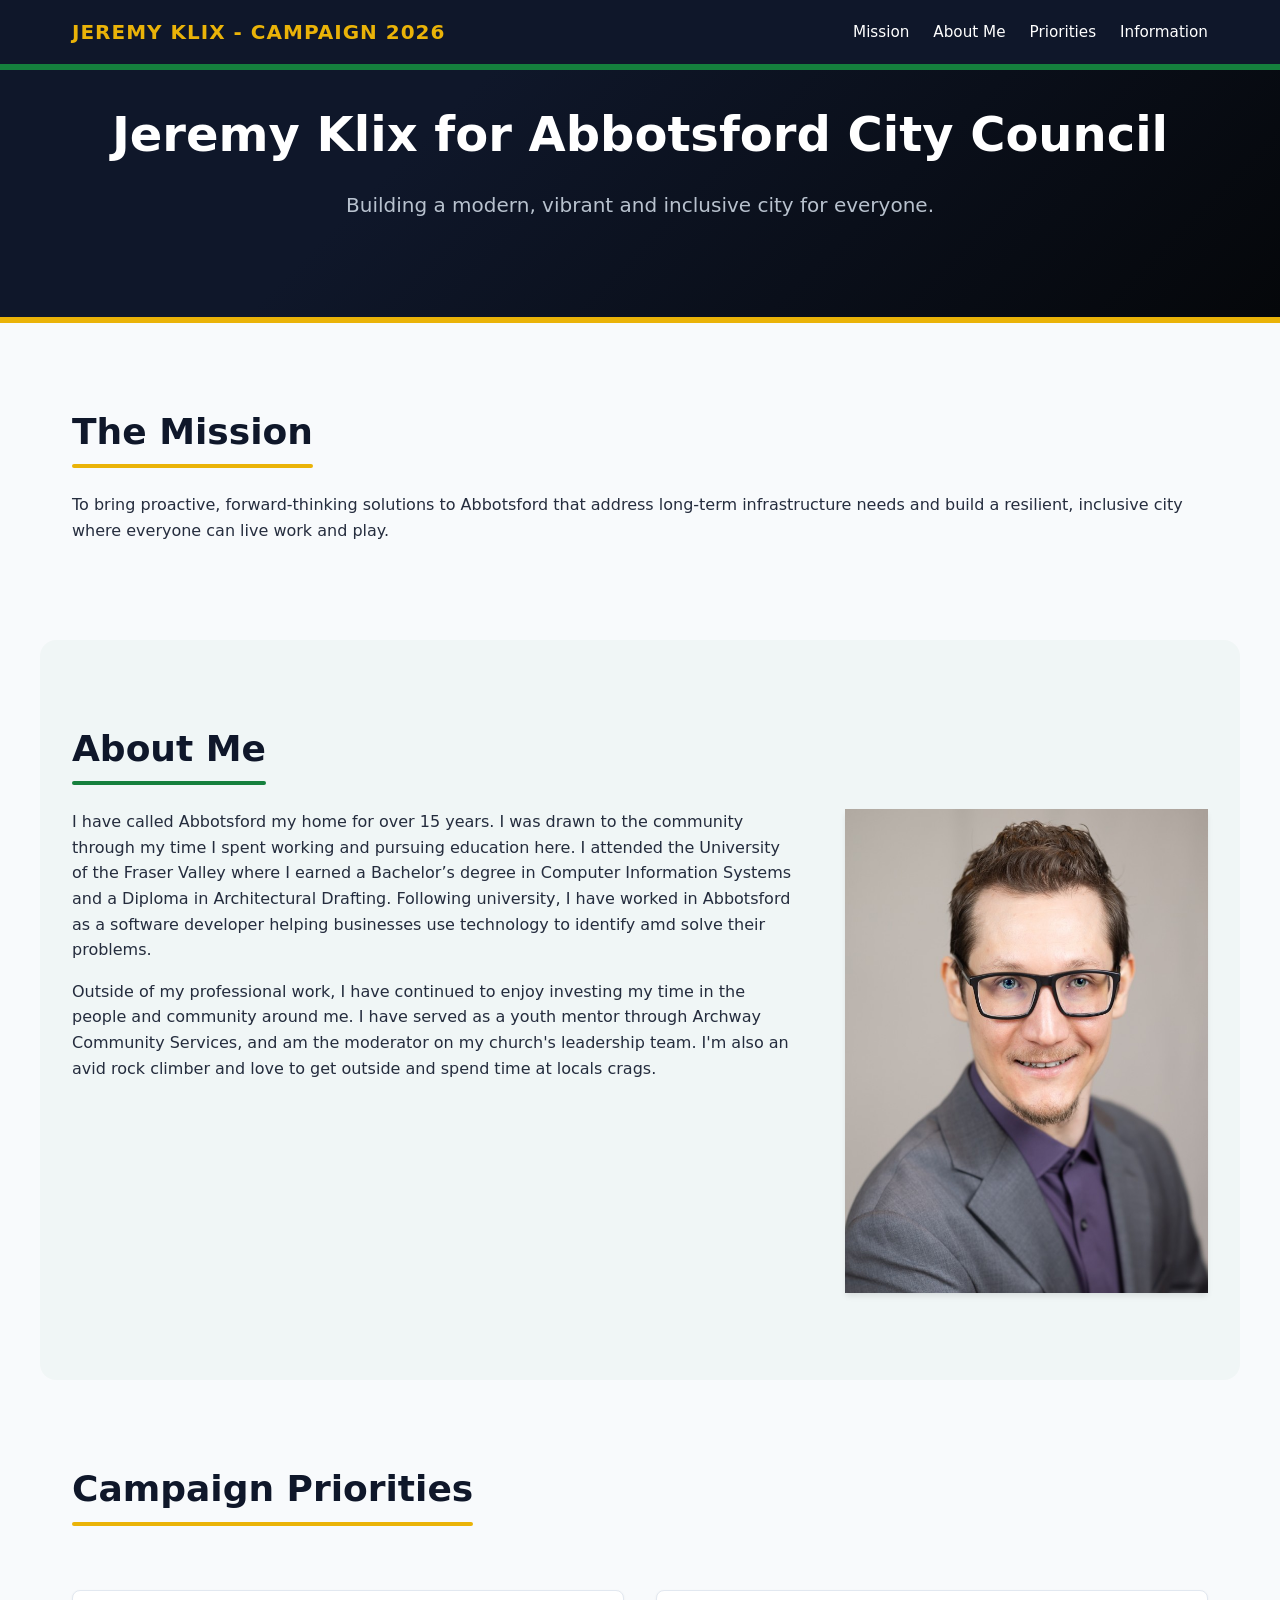
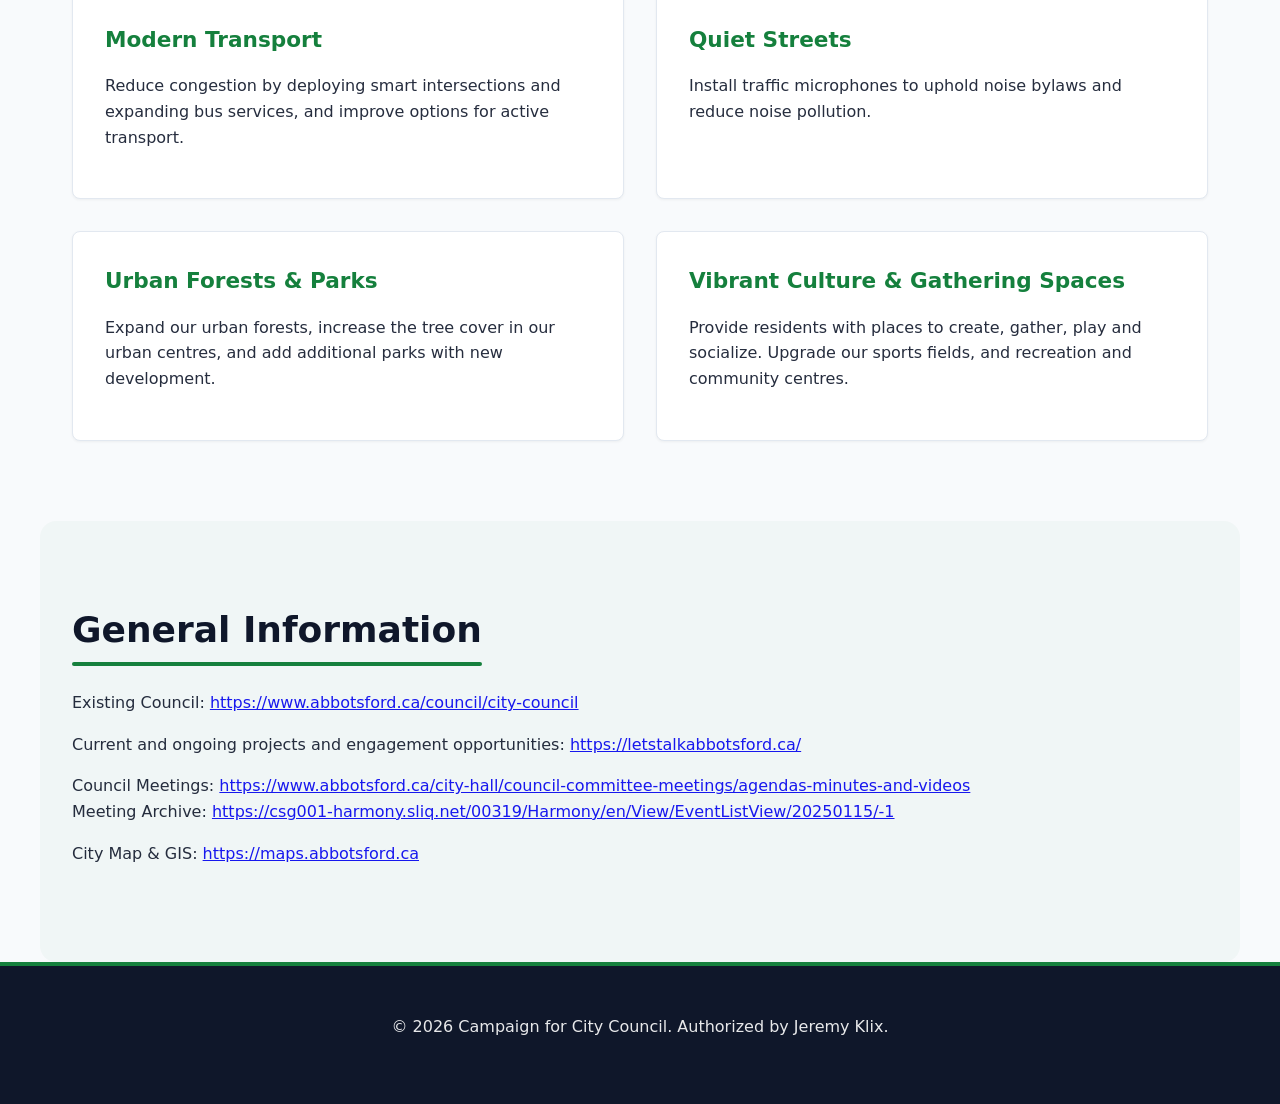
==== en/index.html @ e6356173 "Personal site and content Includes minimal configuration for supporting multiple languages." ====
<!DOCTYPE html>
<html lang="en">
<head>
    <meta charset="UTF-8">
    <meta name="viewport" content="width=device-width, initial-scale=1.0">
    <title>Campaign for City Council</title>

    <!-- Language alternates -->
    <link rel="alternate" hreflang="en" href="https://jeremyklix.ca" />
    <link rel="alternate" hreflang="x-default" href="https://jeremyklix.ca" />
    <link rel="canonical" href="https://jeremyklix.ca" />

    <link rel="stylesheet" href="../css/main.css">
</head>

<body>
    <header>
        <div class="nav">
            <div class="logo">Jeremy Klix - Campaign 2026</div>
            <nav>
                <ul>
                    <li><a href="#mission">Mission</a></li>
                    <li><a href="#about">About Me</a></li>
                    <li><a href="#priorities">Priorities</a></li>
                    <li><a href="#information">Information</a></li>
                </ul>
            </nav>
        </div>
    </header>

    <div class="banner">
        <h1>Jeremy Klix for Abbotsford City Council</h1>
        <p>Building a modern, vibrant and inclusive city for everyone.</p>
    </div>

    <section id="mission">
        <h2 style="--accent: var(--accent-gold);">The Mission</h2>
        <p>To bring proactive, forward-thinking solutions to Abbotsford that address long-term infrastructure needs and build a resilient, inclusive city where everyone can live work and play.</p>
    </section>

    <section id="about">
        <h2 style="--accent: var(--accent-green);">About Me</h2>
        <div style="display: flex; gap: 3rem; align-items: flex-start;">
            <div style="flex: 2;">
                <p>I have called Abbotsford my home for over 15 years. I was drawn to the community through my time I spent working and pursuing education here. I attended the University of the Fraser Valley where I earned a Bachelor’s degree in Computer Information Systems and a Diploma in Architectural Drafting. Following university, I have worked in Abbotsford as a software developer helping businesses use technology to identify amd solve their problems.
                </p>
                <p>Outside of my professional work, I have continued to enjoy investing my time in the people and community around me. I have served as a youth mentor through Archway Community Services, and am the moderator on my church's leadership team. I'm also an avid rock climber and love to get outside and spend time at locals crags.
                </p>
            </div>
            <div style="flex: 1;">
                <img src="../images/portrait.jpg" alt="Candidate Portrait" class="portrait" />
            </div>
        </div>
    </section>

    <section id="priorities">
        <h2 style="--accent: var(--accent-gold);">Campaign Priorities</h2>
        <div class="priority-grid">
            <div class="card">
                <h3>Modern Transport</h3>
                <p>Reduce congestion by deploying smart intersections and expanding bus services, and improve options for active transport.</p>
            </div>
            <div class="card">
                <h3>Quiet Streets</h3>
                <p>Install traffic microphones to uphold noise bylaws and reduce noise pollution.</p>
            </div>
            <div class="card">
                <h3>Urban Forests &amp; Parks</h3>
                <p>Expand our urban forests, increase the tree cover in our urban centres, and add additional parks with new development.</p>
            </div>
            <div class="card">
                <h3>Vibrant Culture &amp; Gathering Spaces </h3>
                <p>Provide residents with places to create, gather, play and socialize. Upgrade our sports fields, and recreation and community centres.</p>
            </div>
        </div>
    </section>

    <section id="information">
        <h2 style="--accent: var(--accent-green);">General Information</h2>
        <p>
            Existing Council:
            <a href="https://www.abbotsford.ca/council/city-council">https://www.abbotsford.ca/council/city-council</a>
        </p>
        <p>
            Current and ongoing projects and engagement opportunities:
            <a href="https://letstalkabbotsford.ca">https://letstalkabbotsford.ca/</a>
        </p>
        <p>
            Council Meetings:
            <a href="https://www.abbotsford.ca/city-hall/council-committee-meetings/agendas-minutes-and-videos">https://www.abbotsford.ca/city-hall/council-committee-meetings/agendas-minutes-and-videos</a><br>
            Meeting Archive: <a href="https://csg001-harmony.sliq.net/00319/Harmony/en/View/EventListView/20250115/-1">https://csg001-harmony.sliq.net/00319/Harmony/en/View/EventListView/20250115/-1</a>
        </p>
        <p>
            City Map &amp; GIS:
            <a href="https://maps.abbotsford.ca">https://maps.abbotsford.ca</a>
        </p>
    </section>

    <footer>
        <p data-i18n="footer-text">© 2026 Campaign for City Council. Authorized by Jeremy Klix.</p>
    </footer>
</body>
</html>
---- css/main.css ----
/* Color Palette & Variables */
   :root {
       --bg-color: #f8fafc;
       --text-color: #0f172a;
       --card-bg: #ffffff;
       --border-color: #e2e8f0;

       --primary-blue: #0f172a;
       --accent-green: #15803d;
       --accent-gold: #eab308;
       --hover-blue: #1e293b;
   }

   @media (prefers-color-scheme: dark) {
       :root {
           --bg-color: #0b0f19;
           --text-color: #f1f5f9;
           --card-bg: #111827;
           --border-color: #1f2937;

           --primary-blue: #1e293b;
           --hover-blue: #334155;
       }
   }

   /* Base Style */
   * {
       box-sizing: border-box;
       margin: 0;
       padding: 0;
       font-family: system-ui, -apple-system, BlinkMacSystemFont, 'Segoe UI', Roboto, Oxygen, Ubuntu, Cantarell, sans-serif;
   }

   header {
       position: fixed;
       width: 100%;
       background-color: var(--primary-blue);
       z-index: 1000;
       border-bottom: 6px solid var(--accent-green);
   }

   body {
       background-color: var(--bg-color);
       color: var(--text-color);
       line-height: 1.6;
       transition: background-color 0.3s, color 0.3s;
   }

   .logo {
       font-weight: 800;
       font-size: 1.25rem;
       color: var(--accent-gold);
       text-transform: uppercase;
       letter-spacing: 1px;
   }

   .nav {
       max-width: 1200px;
       margin: 0 auto;
       display: flex;
       justify-content: space-between;
       align-items: center;
       padding: 1rem 2rem;
   }

   nav ul {
       display: flex;
       list-style: none;
       gap: 1.5rem;
       align-items: center;
   }

   nav a {
       color: white;
       text-decoration: none;
       font-weight: 500;
       font-size: 0.95rem;
       transition: color 0.2s;
   }

   nav a:hover {
       color: var(--accent-gold);
   }

   .lang-select {
       display: none;
       background: rgba(255,255,255,0.1);
       color: white;
       border: 1px solid rgba(255,255,255,0.2);
       padding: 0.4rem 0.8rem;
       border-radius: 4px;
       cursor: pointer;
       font-size: 0.85rem;
   }

   .lang-select option {
       background: var(--primary-blue);
       color: white;
   }

   section {
       max-width: 1200px;
       margin: 0 auto;
       padding: 5rem 2rem;
       scroll-margin-top: 80px;
   }

   section:nth-child(even) {
       background-color: rgba(21, 128, 61, 0.03);
       border-radius: 16px;
   }

   h2 {
       font-size: 2.25rem;
       margin-bottom: 1.5rem;
       position: relative;
       padding-bottom: 0.5rem;
       display: inline-block;
   }

   h2::after {
       content: '';
       position: absolute;
       bottom: 0;
       left: 0;
       width: 100%;
       height: 4px;
       background-color: var(--accent, var(--accent-gold));
       border-radius: 2px;
   }

   p {
       margin-bottom: 1rem;
       color: inherit;
       opacity: 0.9;
   }

   .img {
       background-color: var(--placeholder-bg);
       color: var(--placeholder-text);
       border: 2px dashed var(--border-color);
       border-radius: 8px;
       display: flex;
       flex-direction: column;
       align-items: center;
       justify-content: center;
       text-align: center;
       font-weight: 500;
       font-size: 0.9rem;
       padding: 1rem;
   }

   .portrait {
       aspect-ratio: 3 / 4;
       width: 100%;
       box-shadow: 0 4px 6px -1px rgba(0,0,0,0.1);
   }

   .landscape {
       aspect-ratio: 16 / 9;
       width: 100%;
       margin-bottom: 1.5rem;
   }

   .banner {
       background: linear-gradient(135deg, var(--primary-blue) 35%, #05070a 100%);
       color: white;
       padding: 6rem 2rem;
       text-align: center;
       border-bottom: 6px solid var(--accent-gold);
   }

   .banner h1 {
       font-size: 3rem;
       margin-bottom: 1rem;
   }

   .banner p {
       margin: 0 auto;
       font-size: 1.25rem;
       color: #cbd5e1;
   }

   /* Grid Framework */
   .priority-grid {
       display: grid;
       grid-template-columns: repeat(auto-fit, minmax(400px, 1fr));
       gap: 2rem;
       margin-top: 2.5rem;
   }

   .card {
       background-color: var(--card-bg);
       border: 1px solid var(--border-color);
       padding: 2rem;
       border-radius: 8px;
       box-shadow: 0 1px 3px rgba(0,0,0,0.05);
       transition: transform 0.2s, box-shadow 0.2s;
   }

   .card h3 {
       margin-bottom: 1rem;
       color: var(--accent-green);
       font-size: 1.35rem;
   }

   /* Lists for constituents section */
   .resource-list {
       list-style: none;
   }

   .resource-list li {
       padding: 0.75rem 0;
       border-bottom: 1px solid var(--border-color);
       display: flex;
       justify-content: space-between;
       align-items: center;
   }

   footer {
       background-color: var(--primary-blue);
       color: #ffffff;
       text-align: center;
       padding: 3rem 2rem;
       border-top: 4px solid var(--accent-green);
   }

   /* Mobile Optimization */
   @media (max-width: 768px) {
       nav ul {
           display: none;
       }
       .banner h1 {
           font-size: 2.25rem;
       }
       .about-layout {
           flex-direction: column-reverse;
           gap: 2rem;
       }
       .about-image-wrapper {
           width: 100%;
           max-width: 320px;
           margin: 0 auto;
       }
   }
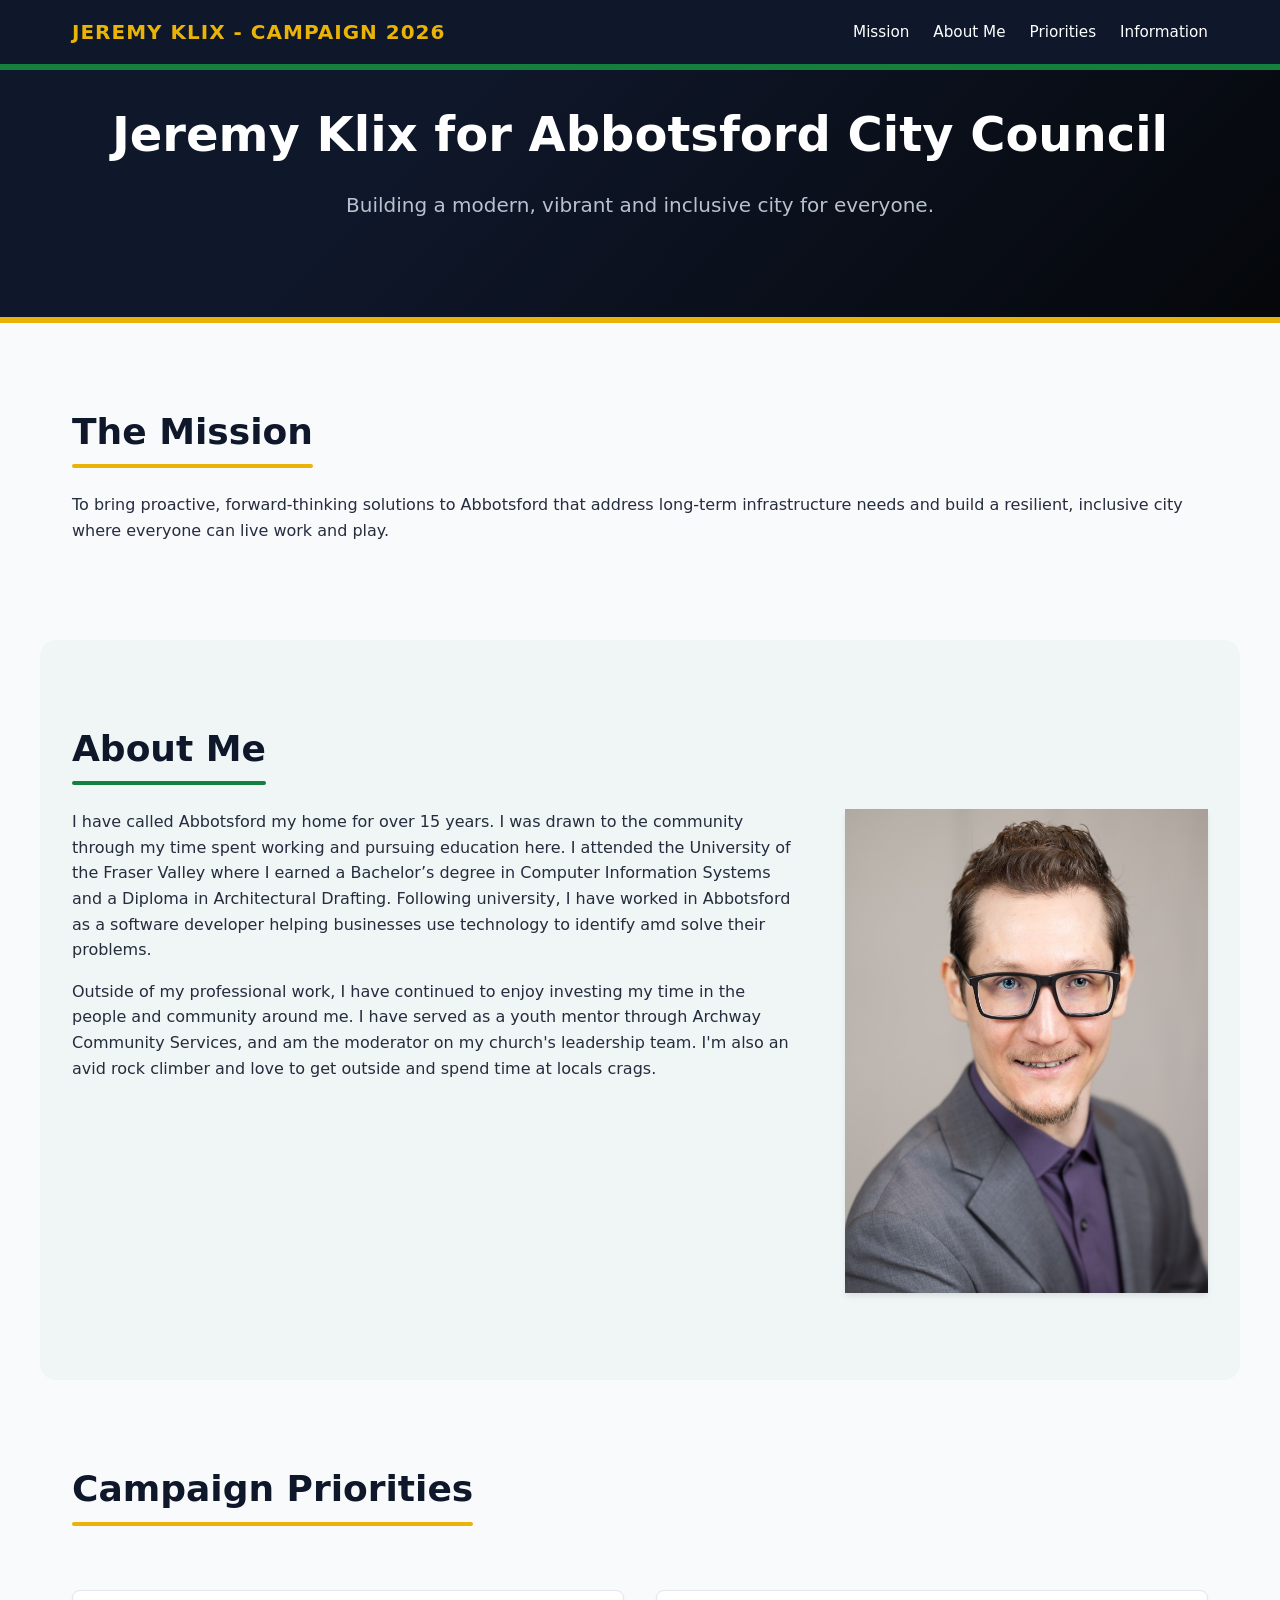
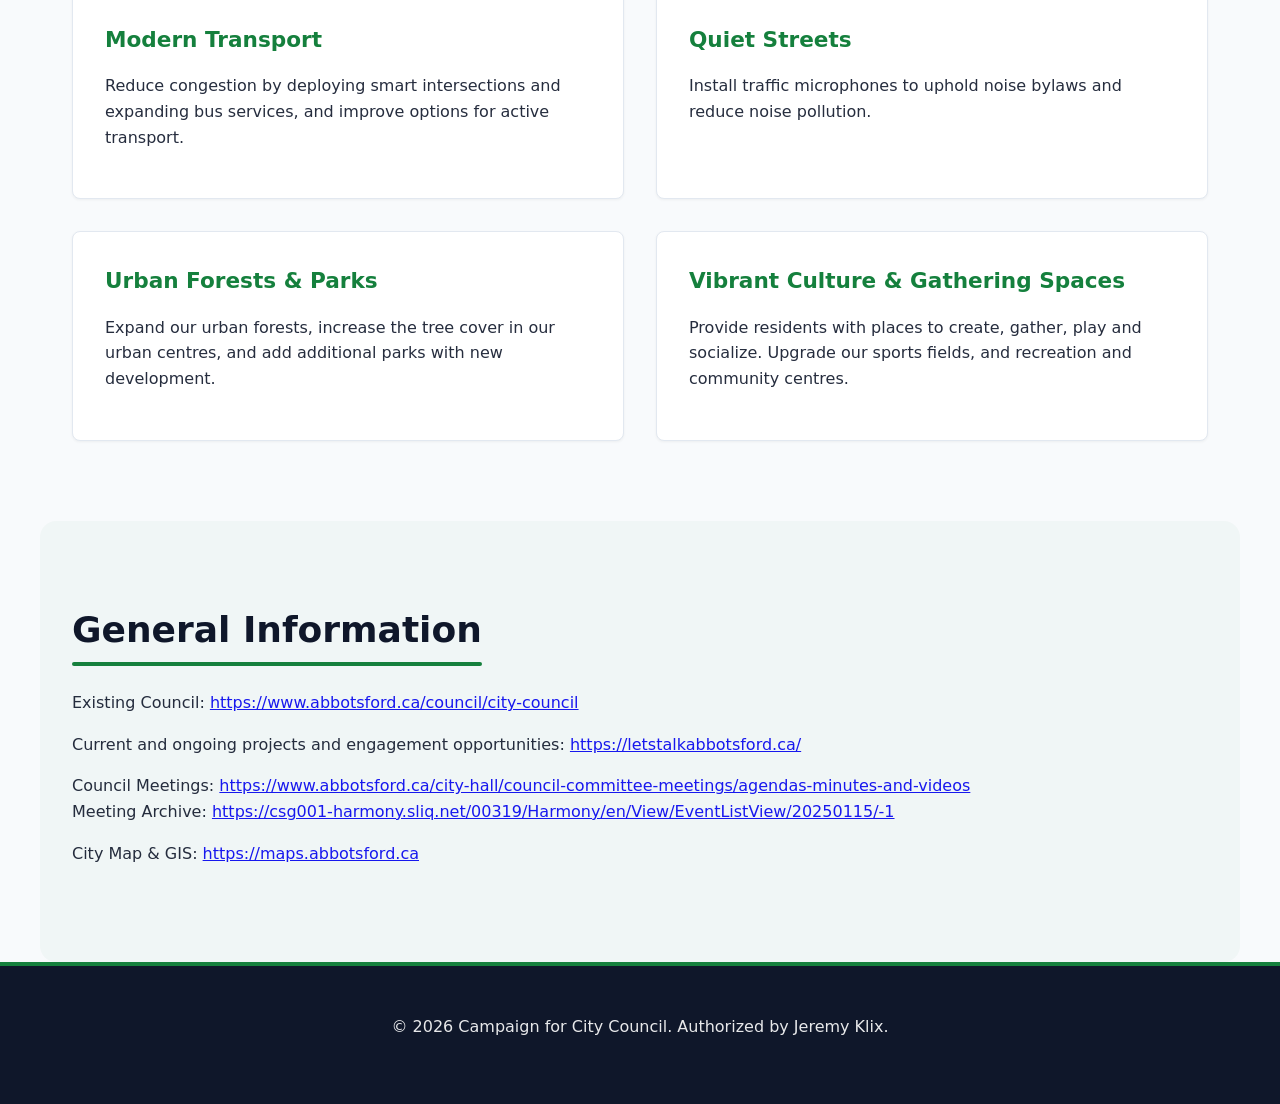
==== commit 772f1d7d: "Typo" ====
--- a/en/index.html
+++ b/en/index.html
@@ -3,7 +3,7 @@
 <head>
     <meta charset="UTF-8">
     <meta name="viewport" content="width=device-width, initial-scale=1.0">
-    <title>Campaign for City Council</title>
+    <title>Jeremy Klix for City Council</title>
 
     <!-- Language alternates -->
     <link rel="alternate" hreflang="en" href="https://jeremyklix.ca" />
@@ -42,7 +42,7 @@
         <h2 style="--accent: var(--accent-green);">About Me</h2>
         <div style="display: flex; gap: 3rem; align-items: flex-start;">
             <div style="flex: 2;">
-                <p>I have called Abbotsford my home for over 15 years. I was drawn to the community through my time I spent working and pursuing education here. I attended the University of the Fraser Valley where I earned a Bachelor’s degree in Computer Information Systems and a Diploma in Architectural Drafting. Following university, I have worked in Abbotsford as a software developer helping businesses use technology to identify amd solve their problems.
+                <p>I have called Abbotsford my home for over 15 years. I was drawn to the community through my time spent working and pursuing education here. I attended the University of the Fraser Valley where I earned a Bachelor’s degree in Computer Information Systems and a Diploma in Architectural Drafting. Following university, I have worked in Abbotsford as a software developer helping businesses use technology to identify amd solve their problems.
                 </p>
                 <p>Outside of my professional work, I have continued to enjoy investing my time in the people and community around me. I have served as a youth mentor through Archway Community Services, and am the moderator on my church's leadership team. I'm also an avid rock climber and love to get outside and spend time at locals crags.
                 </p>
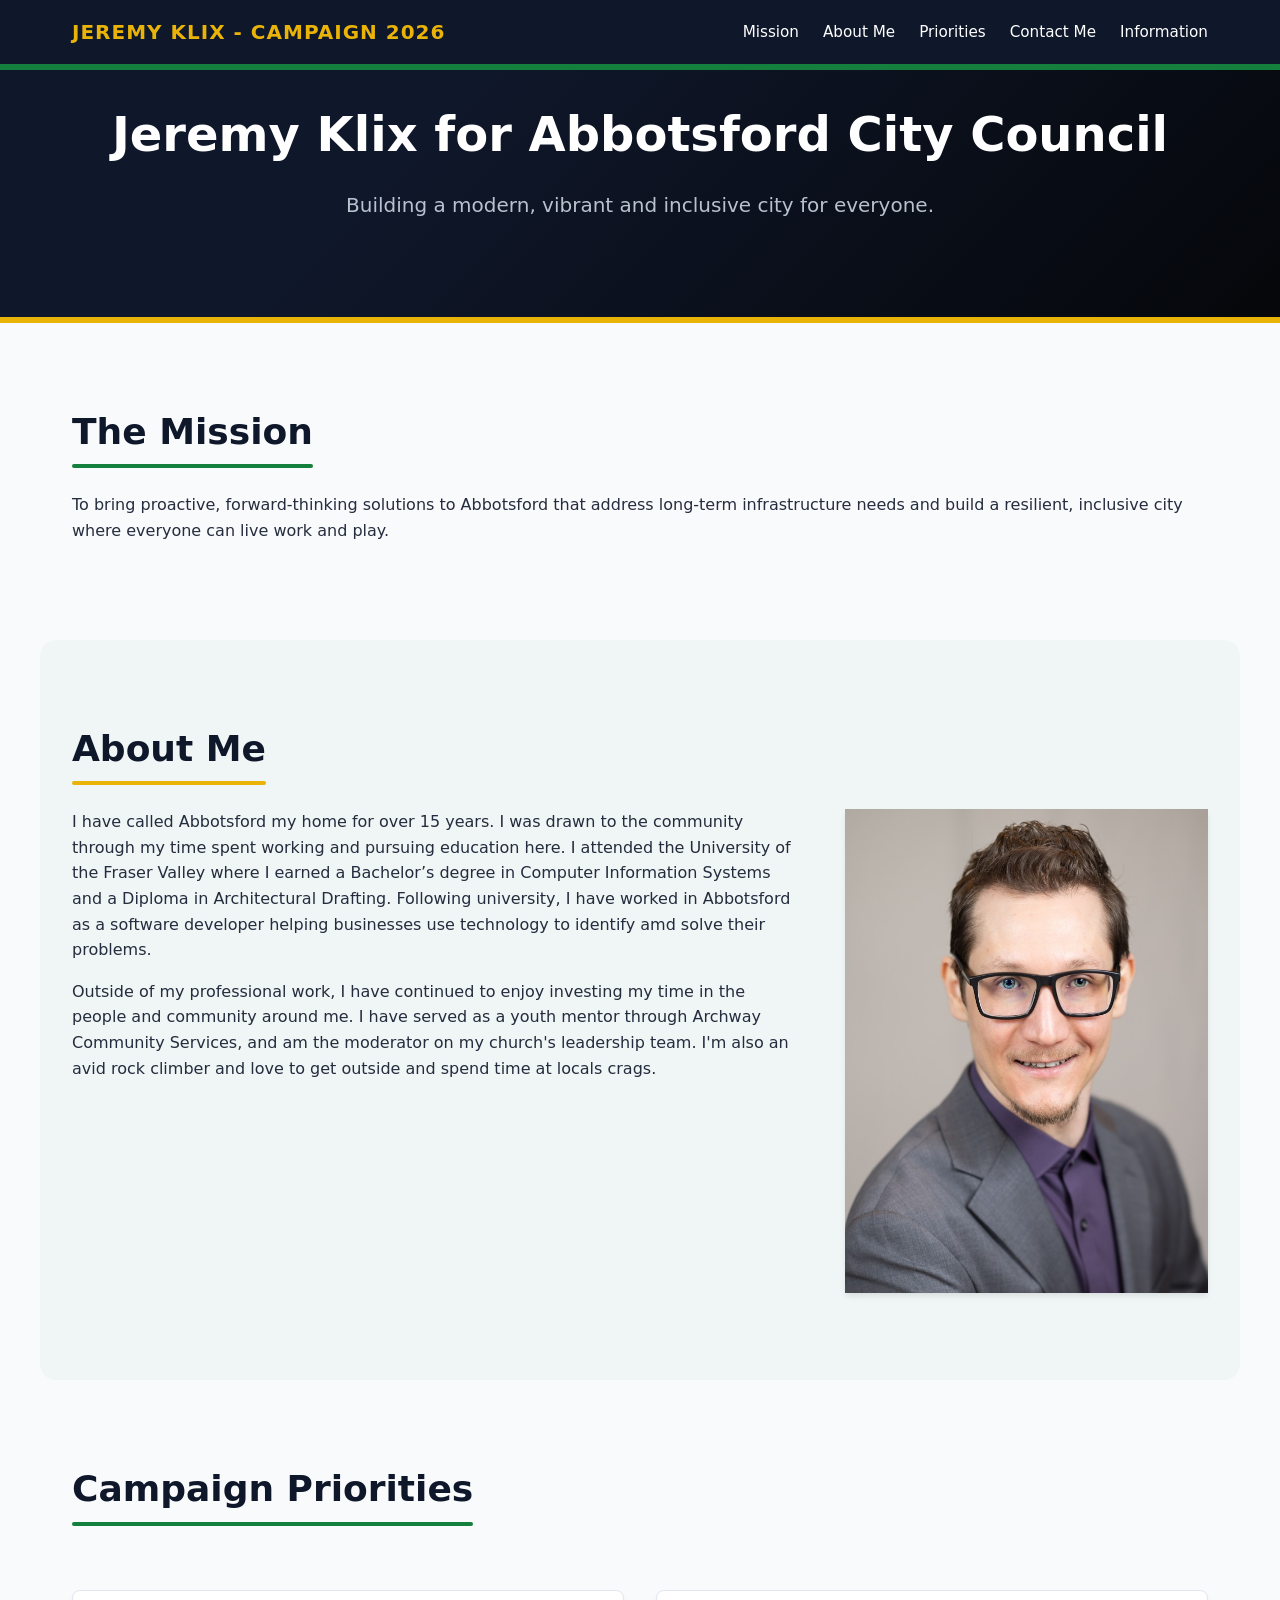
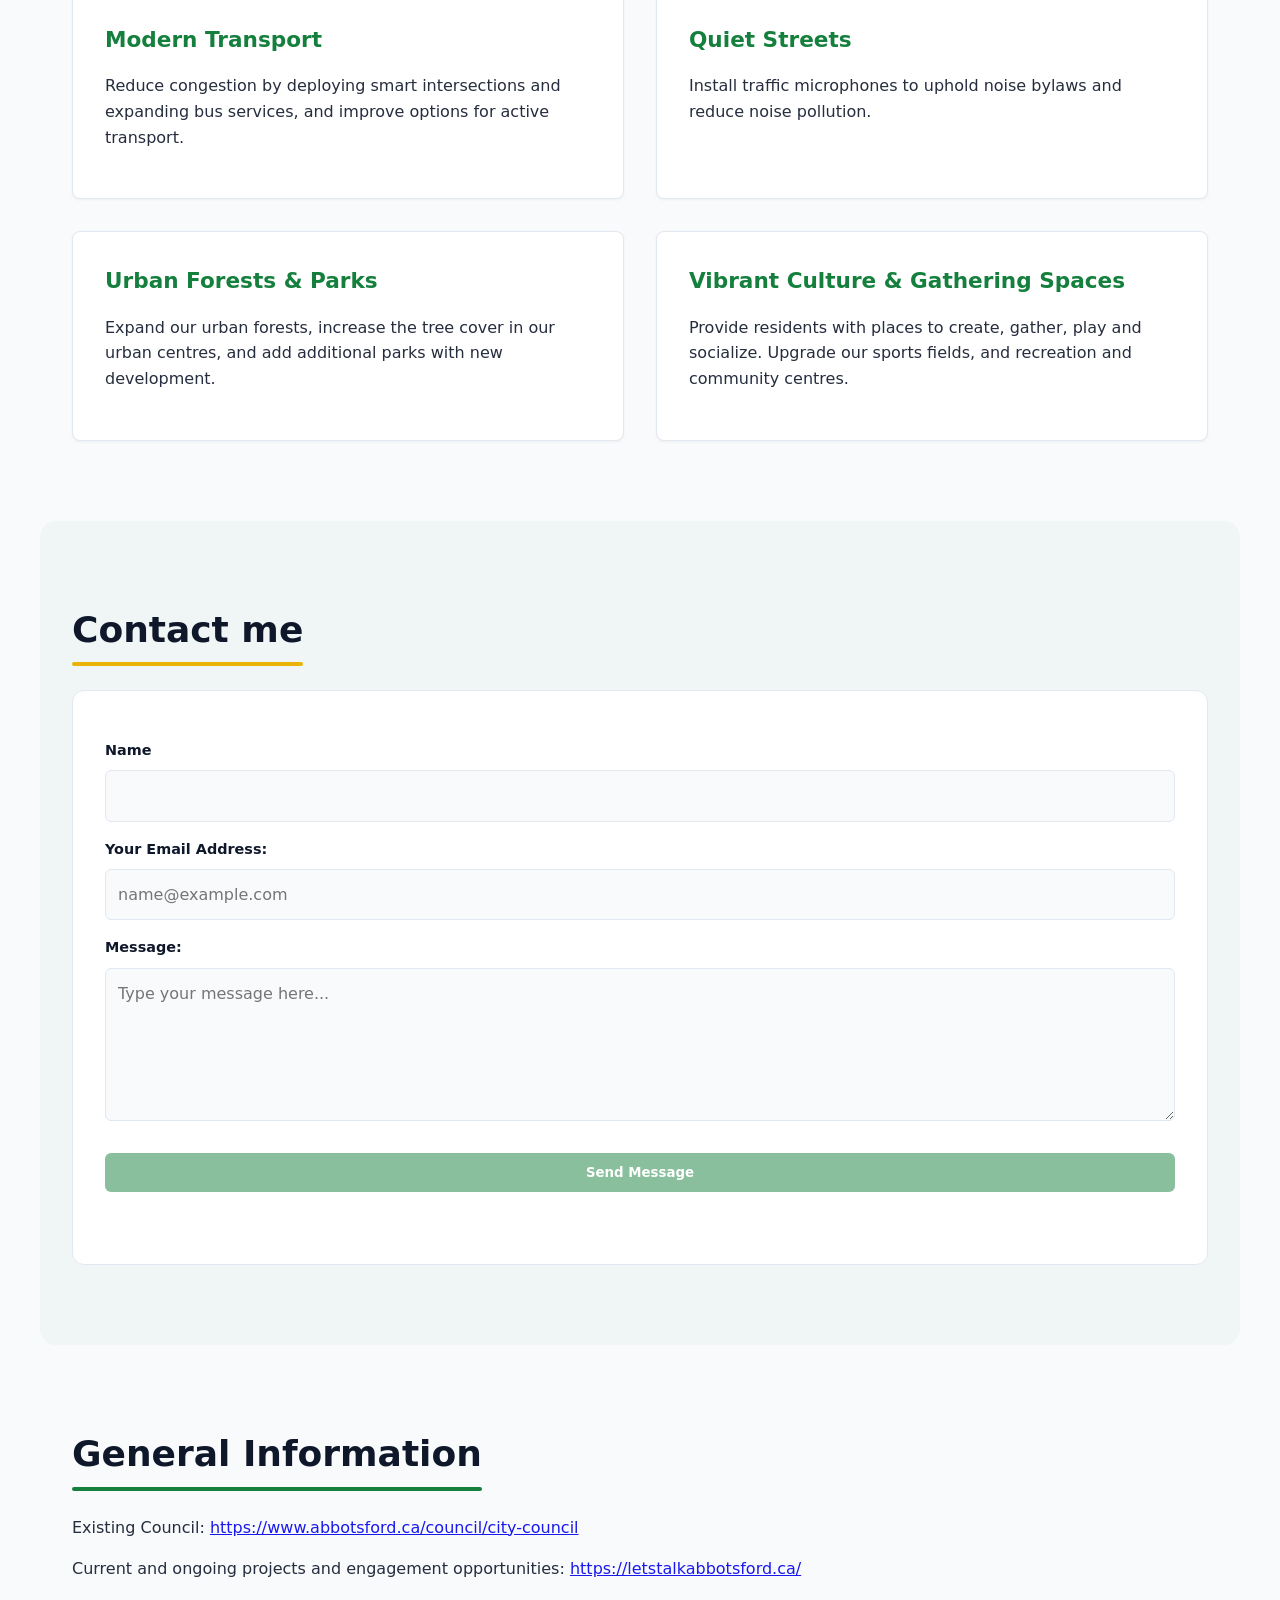
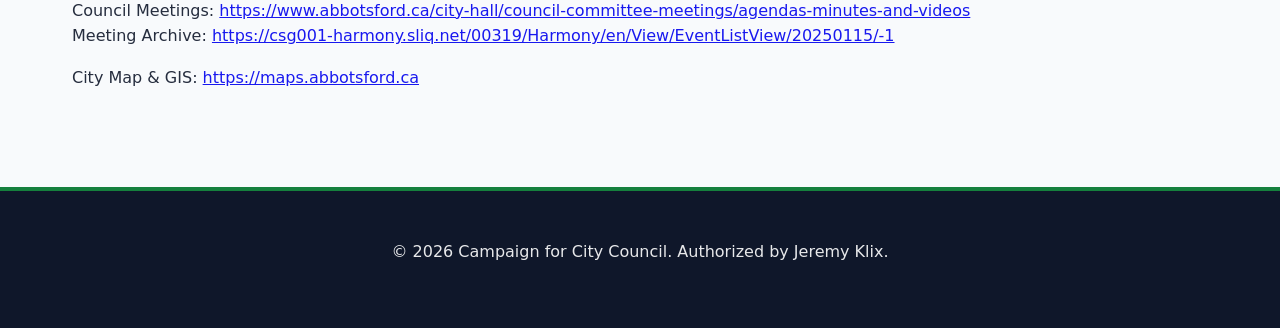
==== commit ea34994f: "Add Contact Me form" ====
--- a/en/index.html
+++ b/en/index.html
@@ -11,6 +11,8 @@
     <link rel="canonical" href="https://jeremyklix.ca" />
 
     <link rel="stylesheet" href="../css/main.css">
+
+    <script src="../scripts/contact_form.js" defer></script>
 </head>
 
 <body>
@@ -22,6 +24,7 @@
                     <li><a href="#mission">Mission</a></li>
                     <li><a href="#about">About Me</a></li>
                     <li><a href="#priorities">Priorities</a></li>
+                    <li><a href="#contact_me">Contact Me</a></li>
                     <li><a href="#information">Information</a></li>
                 </ul>
             </nav>
@@ -34,12 +37,12 @@
     </div>
 
     <section id="mission">
-        <h2 style="--accent: var(--accent-gold);">The Mission</h2>
+        <h2 style="--accent: var(--accent-green);">The Mission</h2>
         <p>To bring proactive, forward-thinking solutions to Abbotsford that address long-term infrastructure needs and build a resilient, inclusive city where everyone can live work and play.</p>
     </section>
 
     <section id="about">
-        <h2 style="--accent: var(--accent-green);">About Me</h2>
+        <h2 style="--accent: var(--accent-gold);">About Me</h2>
         <div style="display: flex; gap: 3rem; align-items: flex-start;">
             <div style="flex: 2;">
                 <p>I have called Abbotsford my home for over 15 years. I was drawn to the community through my time spent working and pursuing education here. I attended the University of the Fraser Valley where I earned a Bachelor’s degree in Computer Information Systems and a Diploma in Architectural Drafting. Following university, I have worked in Abbotsford as a software developer helping businesses use technology to identify amd solve their problems.
@@ -54,7 +57,7 @@
     </section>
 
     <section id="priorities">
-        <h2 style="--accent: var(--accent-gold);">Campaign Priorities</h2>
+        <h2 style="--accent: var(--accent-green);">Campaign Priorities</h2>
         <div class="priority-grid">
             <div class="card">
                 <h3>Modern Transport</h3>
@@ -73,6 +76,27 @@
                 <p>Provide residents with places to create, gather, play and socialize. Upgrade our sports fields, and recreation and community centres.</p>
             </div>
         </div>
+    </section>
+
+    <section id="contact_me">
+        <h2 style="--accent: var(--accent-gold);">Contact me</h2>
+        <form action="https://formsubmit.co/ajax/a3d3dc4f66d6d4bf3a6d3abb470a56e8" method="POST">
+            <input type="text" name="_honey" style="display:none">
+
+
+            <label for="name">Name</label>
+            <input type="text" id="name" name="Name" required>
+
+            <label for="email">Your Email Address:</label>
+            <input type="email" id="email" name="email" placeholder="name@example.com" required>
+
+            <label for="message">Message:</label>
+            <textarea id="message" name="message" rows="5" placeholder="Type your message here..." required></textarea>
+
+            <button type="submit" disabled="true">Send Message</button>
+
+            <div class="form-status"></div>
+        </form>
     </section>
 
     <section id="information">
--- a/css/main.css
+++ b/css/main.css
@@ -204,6 +204,82 @@
        font-size: 1.35rem;
    }
 
+   form {
+    margin: 0 auto;
+    background: var(--card-bg);
+    border: 1px solid var(--border-color);
+    padding: 2rem;
+    border-radius: 12px;
+   }
+
+   label {
+    display: block;
+    font-weight: 600;
+    margin: 1rem 0 0.5rem;
+    font-size: 0.9rem;
+   }
+
+   input:not([type="hidden"]),
+   textarea {
+    width: 100%;
+    padding: 0.75rem;
+    border: 1px solid var(--border-color);
+    background: var(--bg-color);
+    color: var(--text-color);
+    border-radius: 6px;
+    font: inherit;
+   }
+
+   input:focus, textarea:focus {
+    outline: none;
+    border-color: var(--accent-gold);
+   }
+
+   button {
+    width: 100%;
+    padding: 0.75rem;
+    margin-top: 1.5rem;
+    background: var(--accent-green);
+    color: white;
+    border: none;
+    border-radius: 6px;
+    font-weight: 600;
+    cursor: pointer;
+   }
+
+   button:disabled {
+    opacity: 0.5;
+    cursor: not-allowed;
+   }
+
+   .form-status {
+       margin-top: 1rem;
+       padding: 0.75rem;
+       border-radius: 6px;
+       font-size: 0.9rem;
+       font-weight: 500;
+       text-align: center;
+   }
+   /* The fade-out animation */
+   @keyframes fadeOut {
+       0% { opacity: 1; visibility: visible; }
+       99% { opacity: 0; visibility: visible; }
+       100% { opacity: 0; visibility: hidden; } /* Completely removes from layout flow */
+   }
+   .form-status.success {
+       background: rgba(21, 128, 61, 0.15); /* Semi-transparent accent-green */
+       color: #22c55e;
+       border: 1px solid rgba(21, 128, 61, 0.3);
+       animation: fadeOut 0.5s ease-out 5s forwards;
+   }
+   .form-status.error {
+       background: rgba(239, 68, 68, 0.15); /* Semi-transparent red */
+       color: #ef4444;
+       border: 1px solid rgba(239, 68, 68, 0.3);
+       animation: fadeOut 0.5s ease-out 5s forwards;
+   }
+
+
    /* Lists for constituents section */
    .resource-list {
        list-style: none;
@@ -243,3 +319,4 @@
            margin: 0 auto;
        }
    }
+
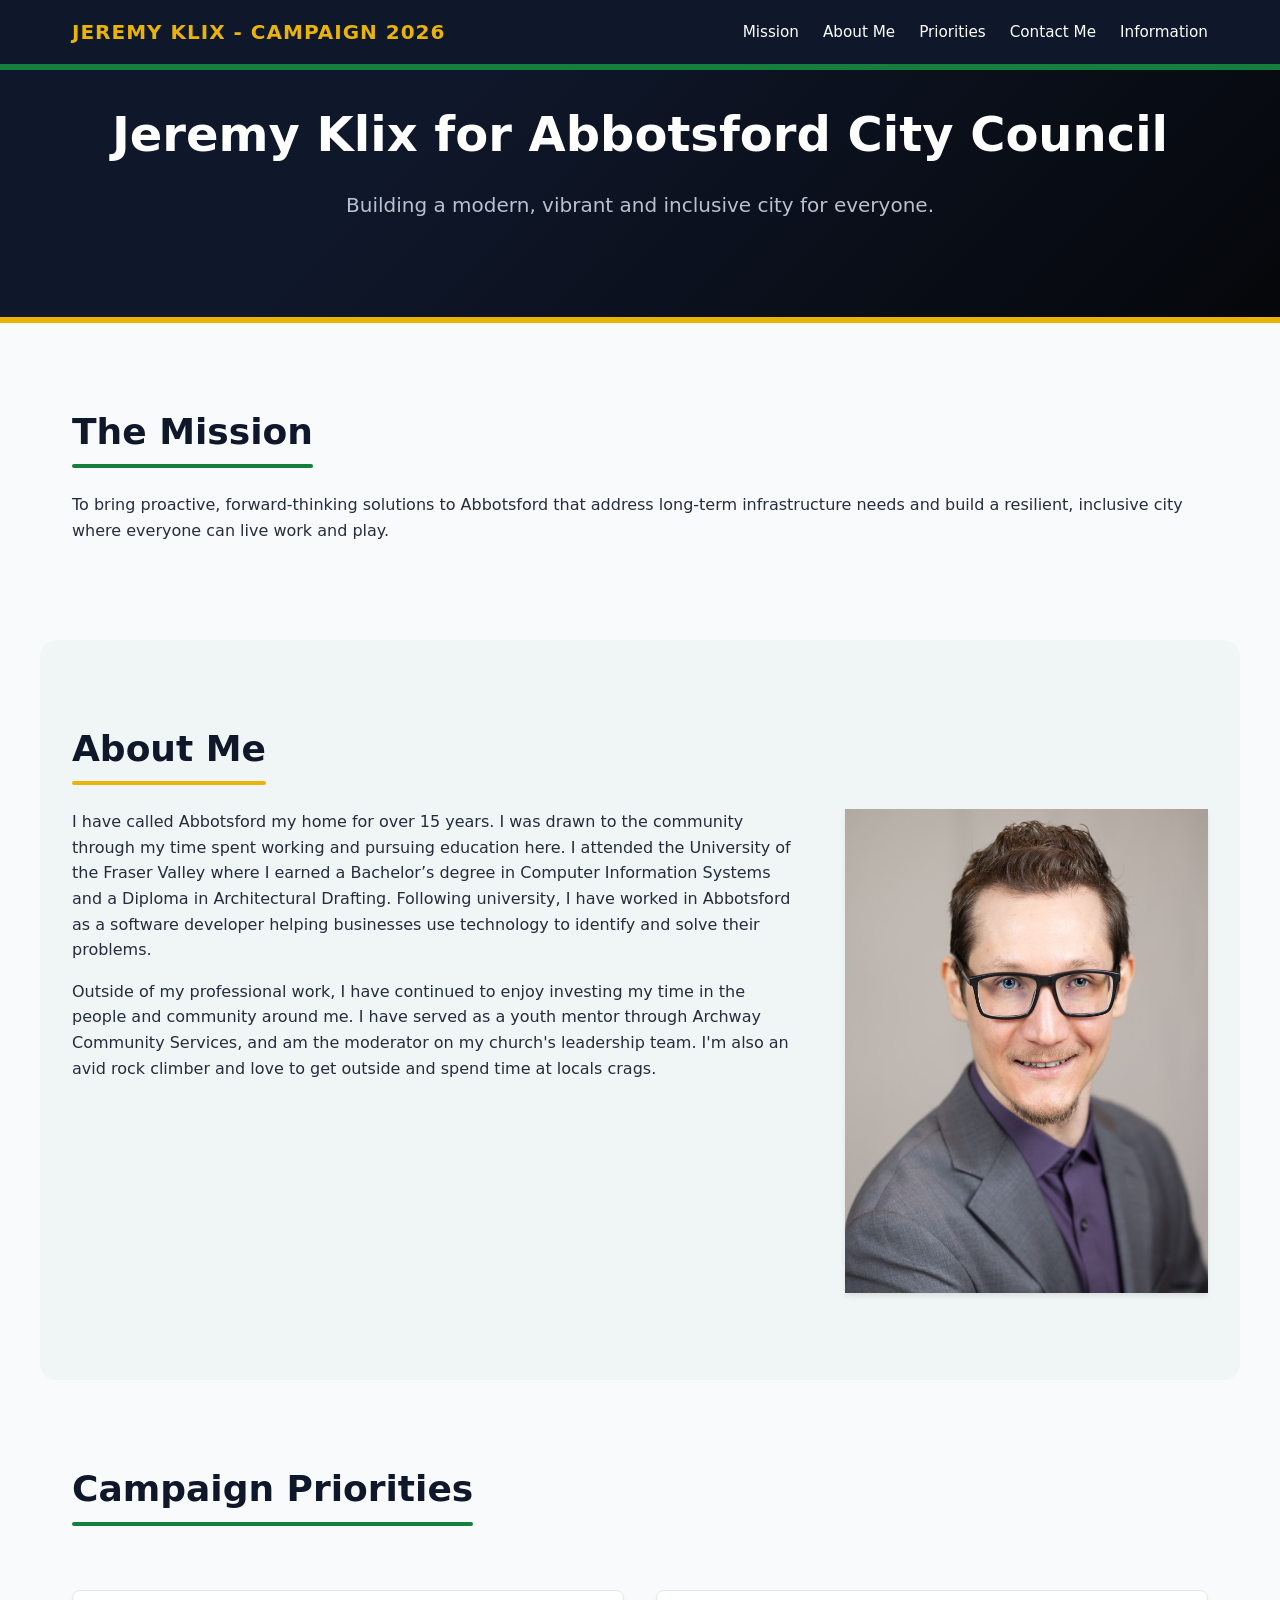
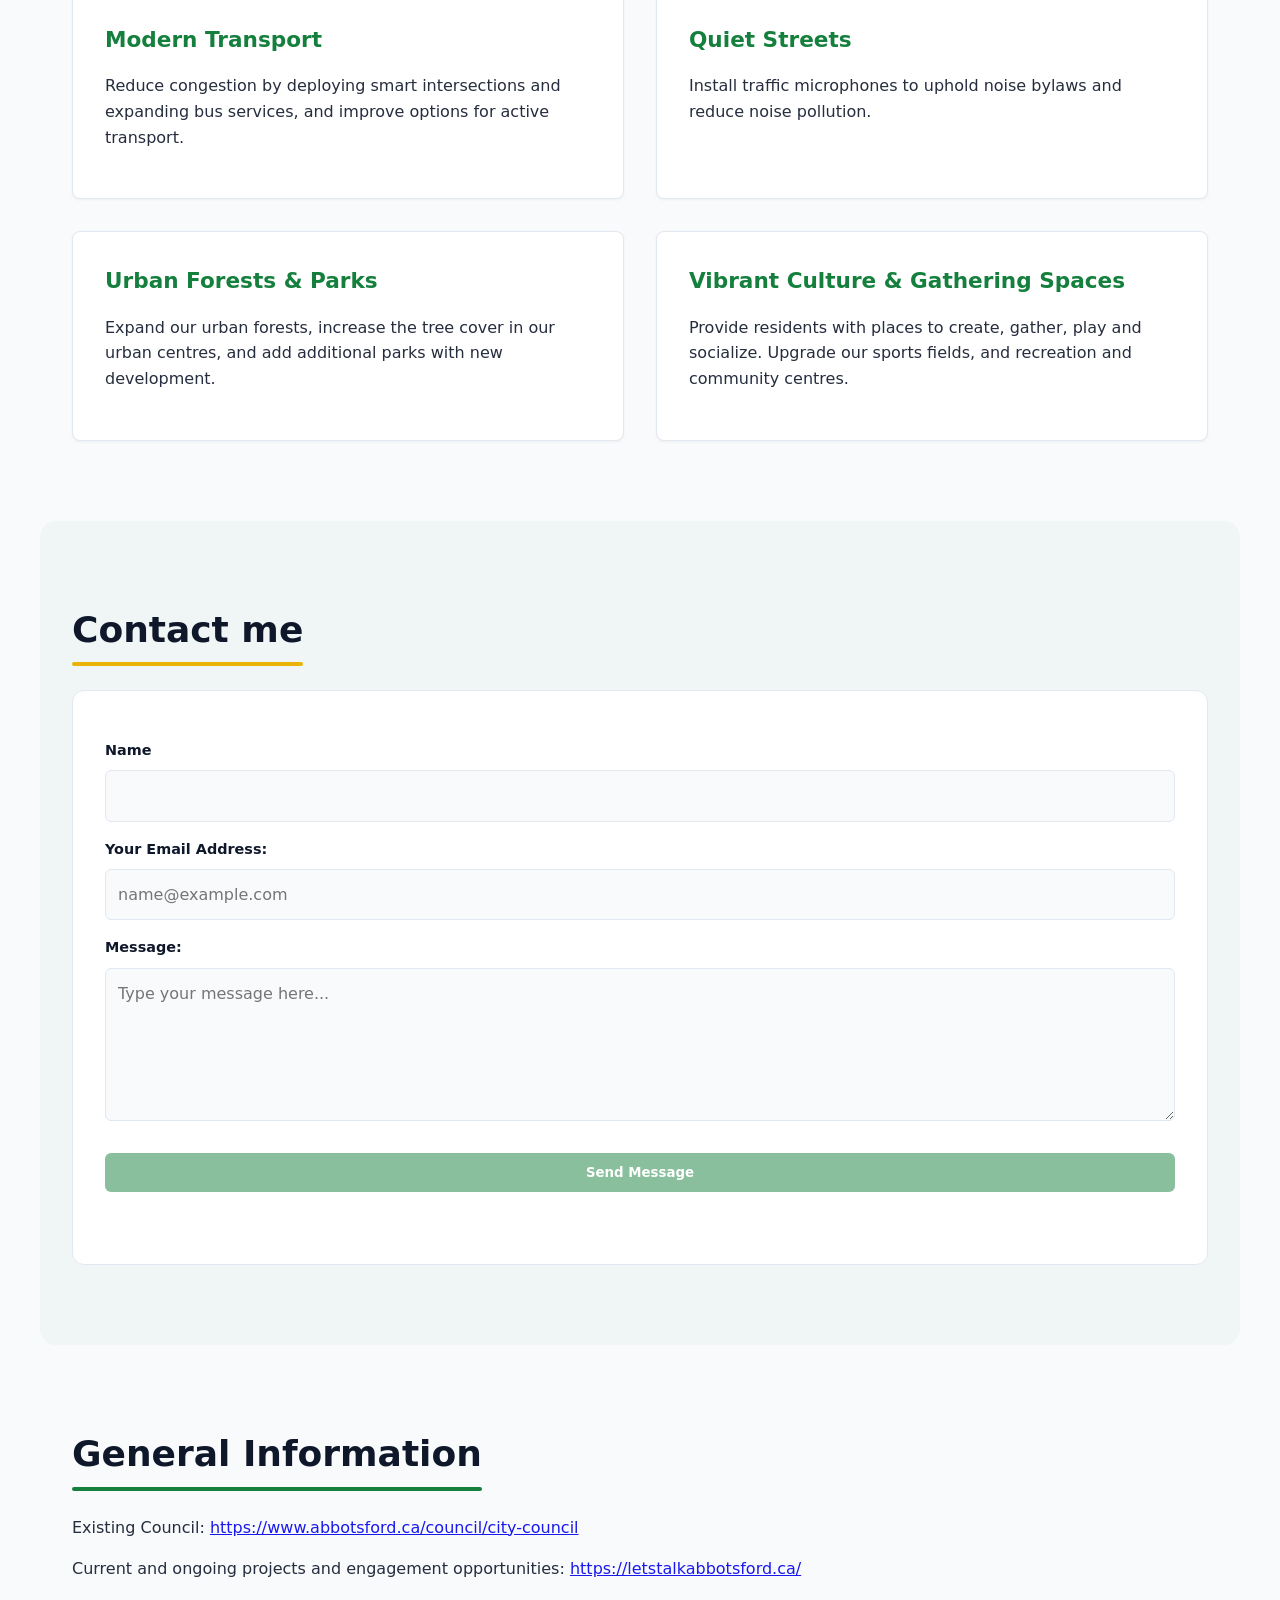
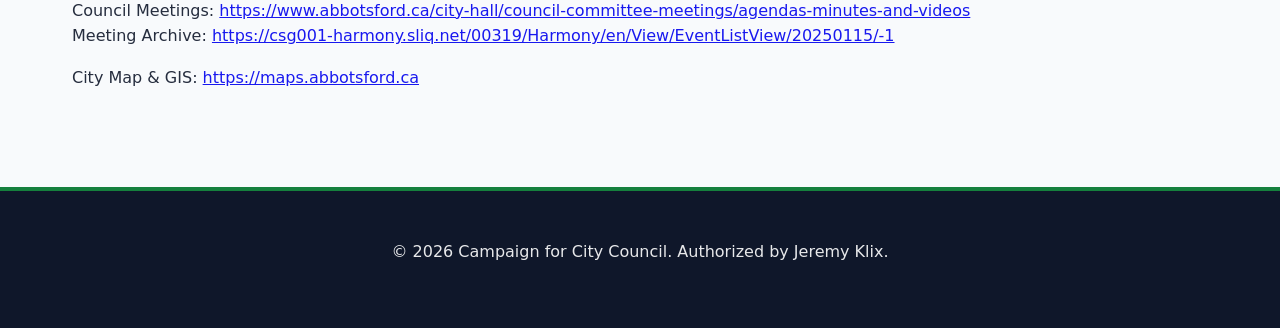
==== commit a2c39415: "Fix typo" ====
--- a/en/index.html
+++ b/en/index.html
@@ -3,7 +3,9 @@
 <head>
     <meta charset="UTF-8">
     <meta name="viewport" content="width=device-width, initial-scale=1.0">
-    <title>Jeremy Klix for City Council</title>
+    <title>Jeremy Klix for Abbotsford City Council</title>
+
+
 
     <!-- Language alternates -->
     <link rel="alternate" hreflang="en" href="https://jeremyklix.ca" />
@@ -45,7 +47,7 @@
         <h2 style="--accent: var(--accent-gold);">About Me</h2>
         <div style="display: flex; gap: 3rem; align-items: flex-start;">
             <div style="flex: 2;">
-                <p>I have called Abbotsford my home for over 15 years. I was drawn to the community through my time spent working and pursuing education here. I attended the University of the Fraser Valley where I earned a Bachelor’s degree in Computer Information Systems and a Diploma in Architectural Drafting. Following university, I have worked in Abbotsford as a software developer helping businesses use technology to identify amd solve their problems.
+                <p>I have called Abbotsford my home for over 15 years. I was drawn to the community through my time spent working and pursuing education here. I attended the University of the Fraser Valley where I earned a Bachelor’s degree in Computer Information Systems and a Diploma in Architectural Drafting. Following university, I have worked in Abbotsford as a software developer helping businesses use technology to identify and solve their problems.
                 </p>
                 <p>Outside of my professional work, I have continued to enjoy investing my time in the people and community around me. I have served as a youth mentor through Archway Community Services, and am the moderator on my church's leadership team. I'm also an avid rock climber and love to get outside and spend time at locals crags.
                 </p>
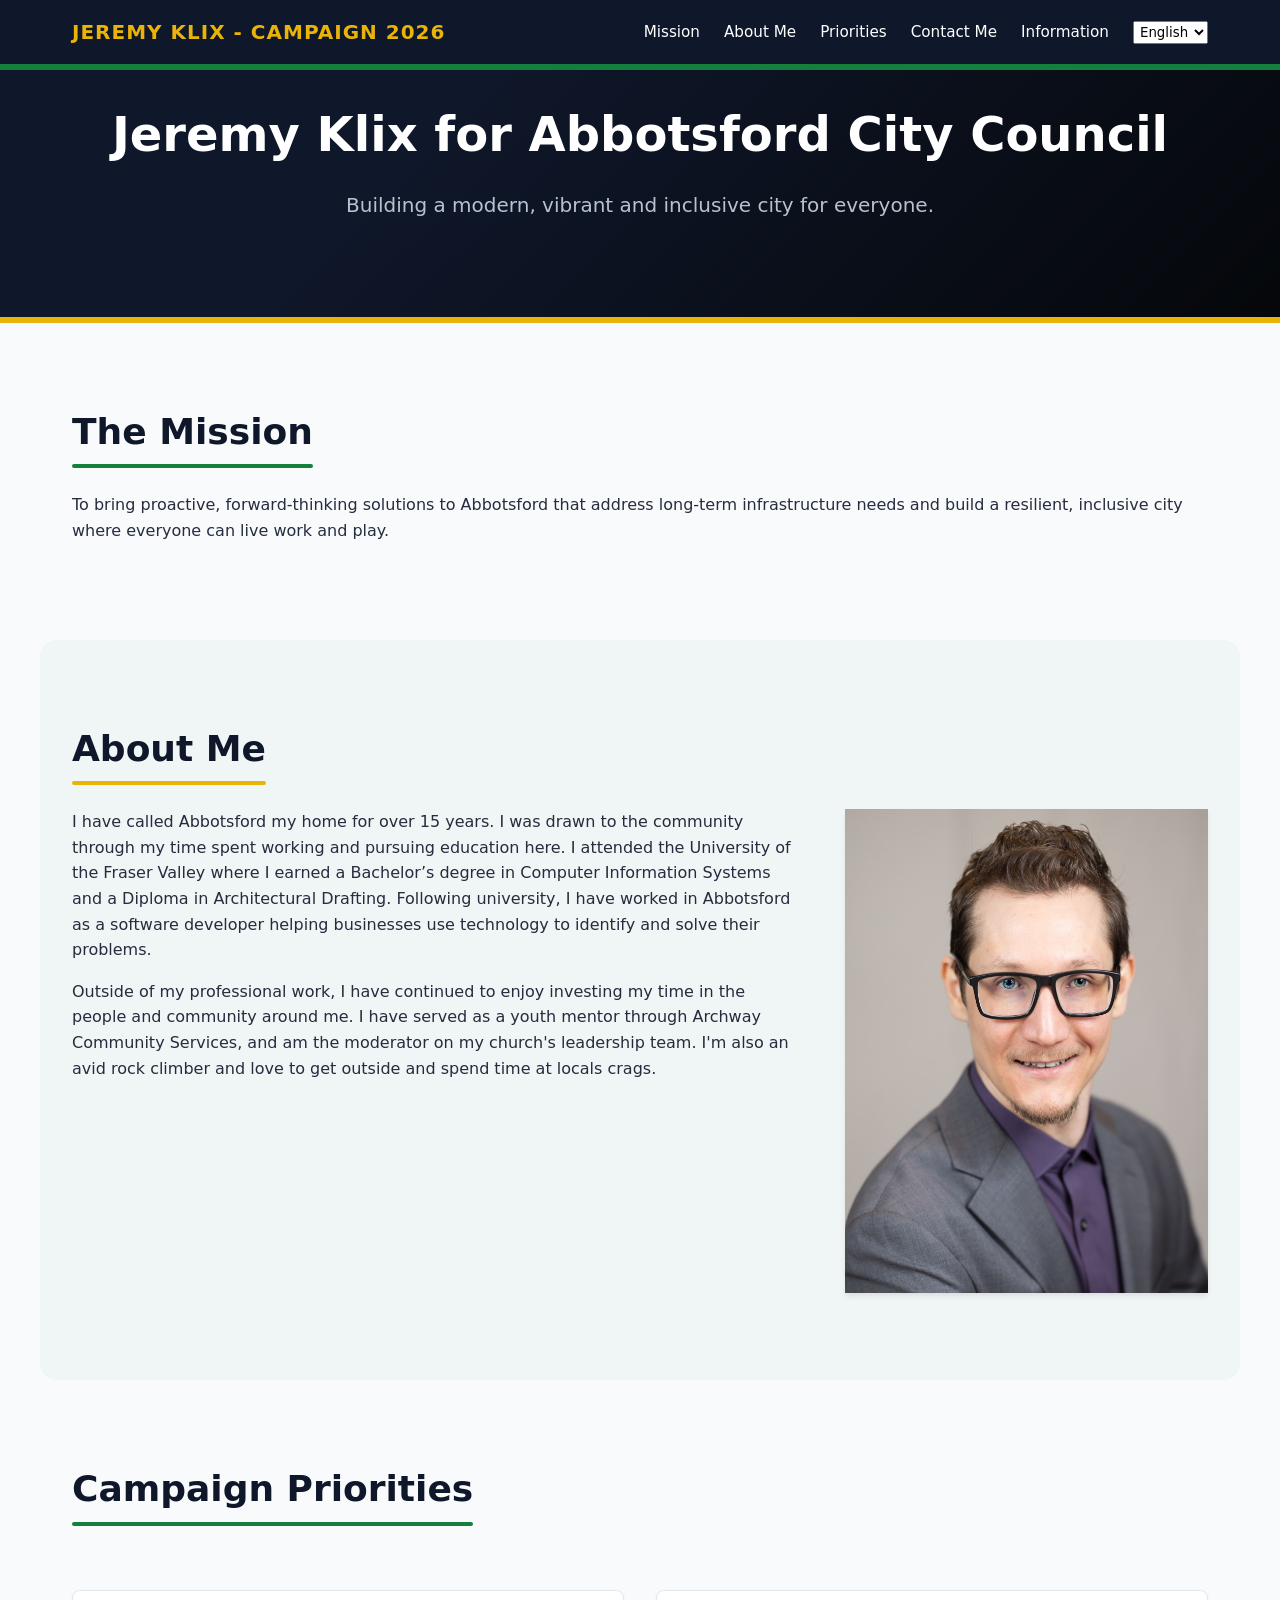
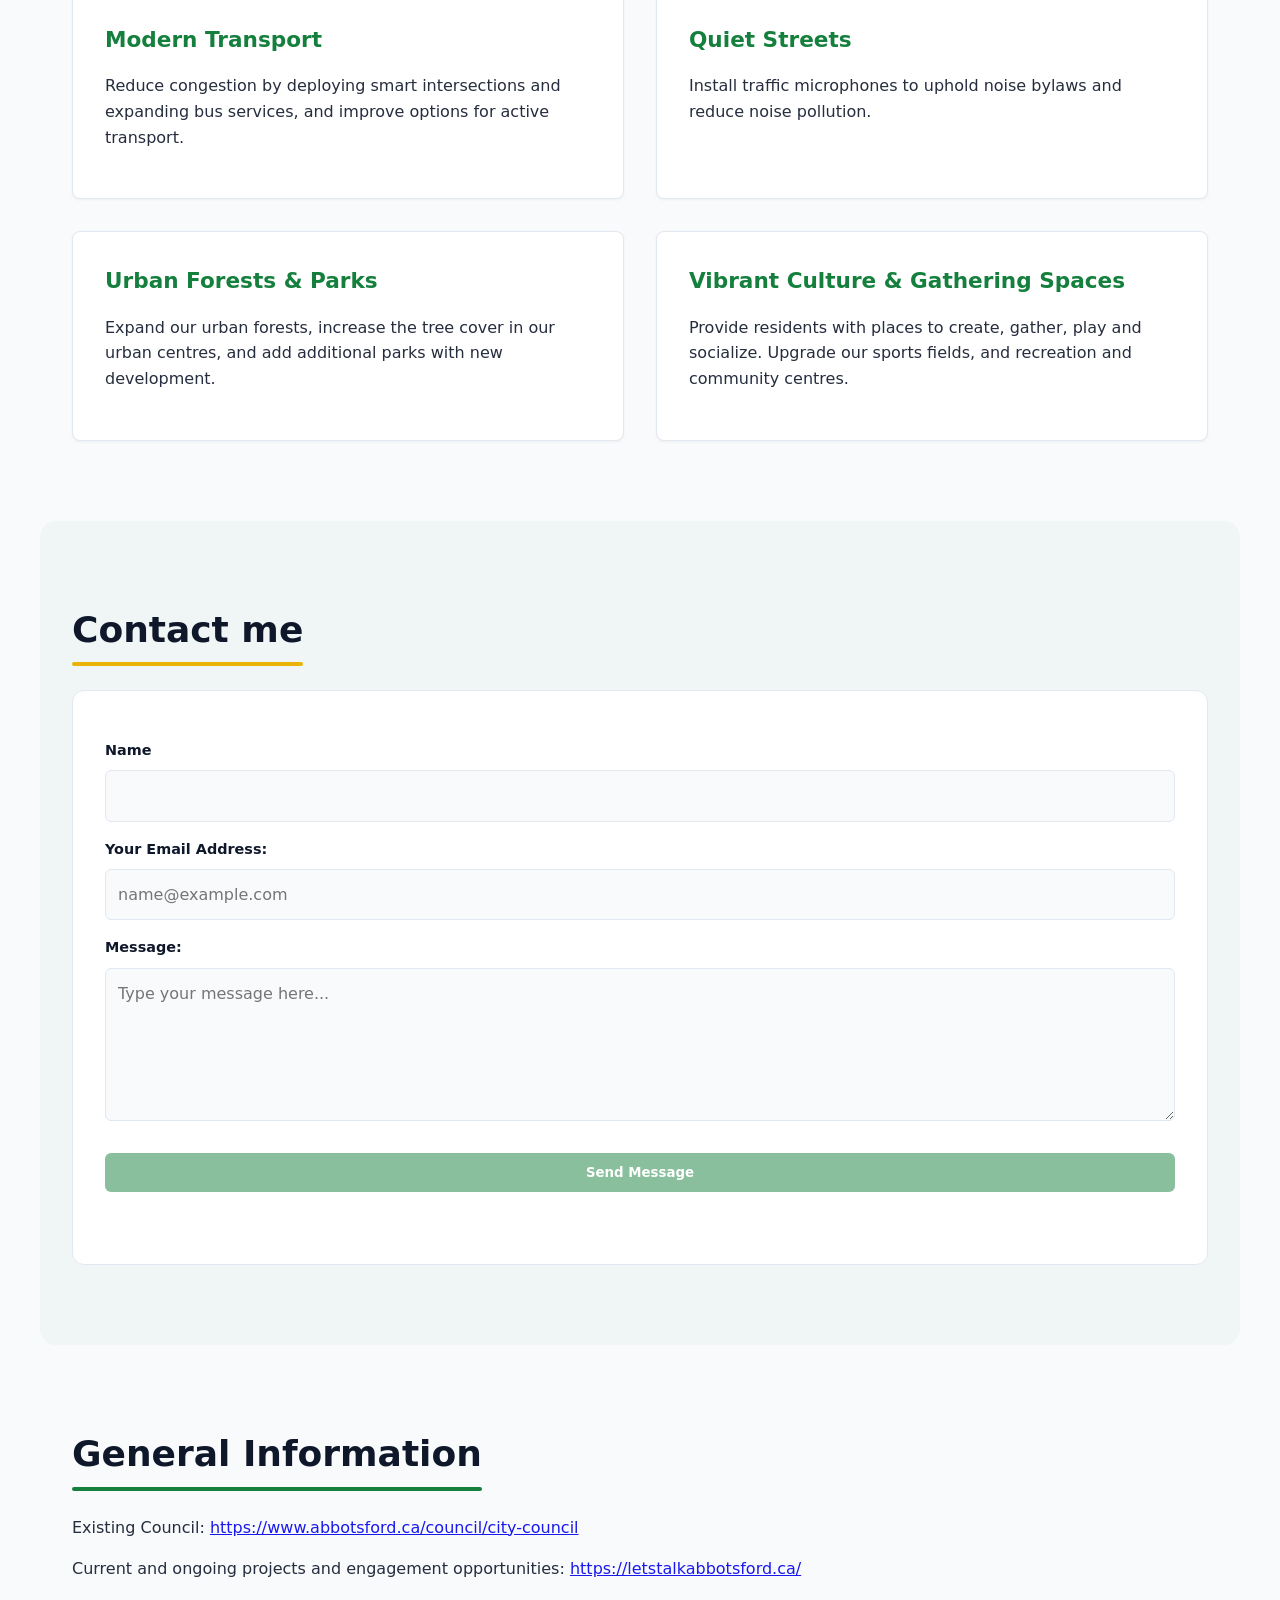
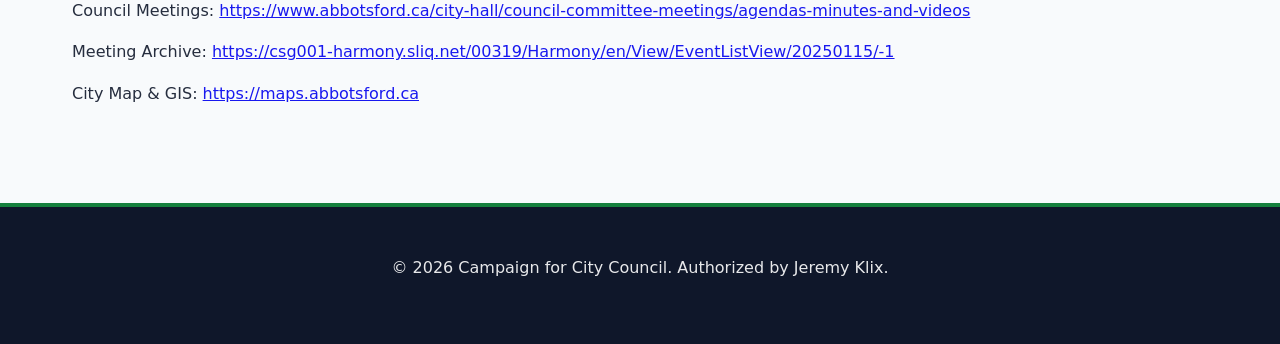
==== commit ea4d7aaa: "Add Multi langauge support Add Punjabi translation" ====
--- a/en/index.html
+++ b/en/index.html
@@ -8,13 +8,15 @@
 
 
     <!-- Language alternates -->
+    <link rel="alternate" hreflang="x-default" href="https://jeremyklix.ca" />
     <link rel="alternate" hreflang="en" href="https://jeremyklix.ca" />
-    <link rel="alternate" hreflang="x-default" href="https://jeremyklix.ca" />
+    <link rel="alternate" hreflang="pa" href="https://jeremyklix.ca" />
     <link rel="canonical" href="https://jeremyklix.ca" />
 
     <link rel="stylesheet" href="../css/main.css">
 
     <script src="../scripts/contact_form.js" defer></script>
+    <script src="../scripts/language-menu.js" defer></script>
 </head>
 
 <body>
@@ -28,6 +30,9 @@
                     <li><a href="#priorities">Priorities</a></li>
                     <li><a href="#contact_me">Contact Me</a></li>
                     <li><a href="#information">Information</a></li>
+                    <li>
+                        <lang-selector></lang-selector>
+                    </li>
                 </ul>
             </nav>
         </div>
@@ -113,7 +118,9 @@
         </p>
         <p>
             Council Meetings:
-            <a href="https://www.abbotsford.ca/city-hall/council-committee-meetings/agendas-minutes-and-videos">https://www.abbotsford.ca/city-hall/council-committee-meetings/agendas-minutes-and-videos</a><br>
+            <a href="https://www.abbotsford.ca/city-hall/council-committee-meetings/agendas-minutes-and-videos">https://www.abbotsford.ca/city-hall/council-committee-meetings/agendas-minutes-and-videos</a>
+        </p>
+        <p>
             Meeting Archive: <a href="https://csg001-harmony.sliq.net/00319/Harmony/en/View/EventListView/20250115/-1">https://csg001-harmony.sliq.net/00319/Harmony/en/View/EventListView/20250115/-1</a>
         </p>
         <p>
